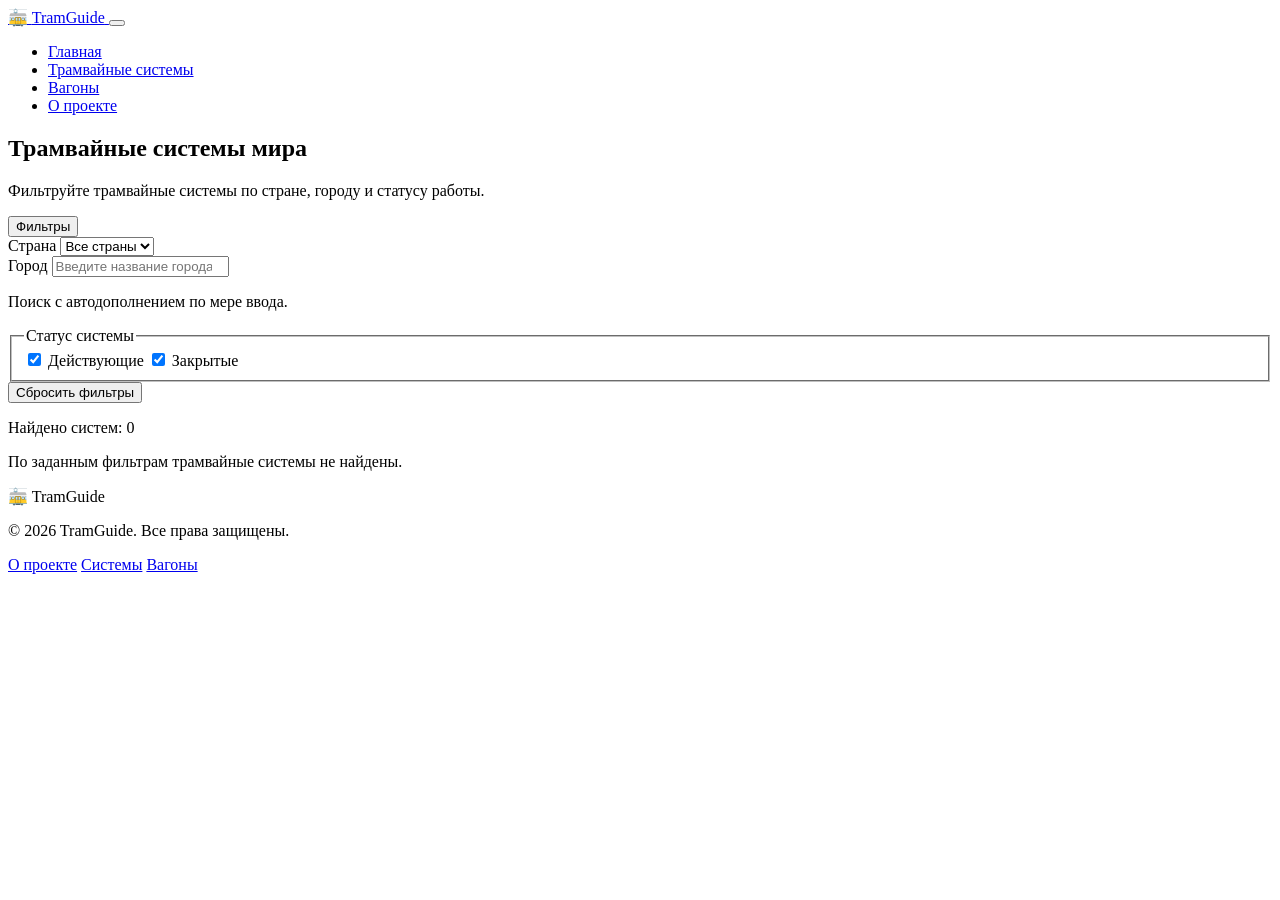
==== systems.html @ 9be54a47 "Create systems.html" ====
<!DOCTYPE html>
<html lang="ru">
<head>
  <meta charset="UTF-8">
  <title>Трамвайные системы мира — TramGuide</title>
  <meta name="viewport" content="width=device-width, initial-scale=1">
  <meta name="description" content="Каталог трамвайных систем мира: характеристики, статус, годы работы и подвижной состав.">
  <meta name="keywords" content="трамвайные системы, городской транспорт, трамвай, каталог">
  <meta name="author" content="TramGuide">
  <meta name="copyright" content="TramGuide 2026">

  <!-- Open Graph -->
  <meta property="og:type" content="website">
  <meta property="og:title" content="Трамвайные системы мира — TramGuide">
  <meta property="og:description" content="Обзор трамвайных систем мира с фильтрацией по странам, городам и статусу.">

  <!-- Fonts -->
  <link rel="preconnect" href="https://fonts.googleapis.com">
  <link rel="preconnect" href="https://fonts.gstatic.com" crossorigin>
  <link href="https://fonts.googleapis.com/css2?family=Montserrat:wght@600;700&family=Open+Sans:wght@400;600&display=swap" rel="stylesheet">

  <link rel="stylesheet" href="css/style.css">
</head>
<body data-page="systems-list">
  <header class="site-header">
    <div class="container header-inner">
      <a href="index.html" class="logo" aria-label="На главную TramGuide">
        <span class="logo-icon">🚋</span>
        <span class="logo-text">TramGuide</span>
      </a>

      <button class="nav-toggle" type="button" aria-label="Переключить меню" aria-expanded="false" aria-controls="main-nav">
        <span class="nav-toggle-line"></span>
        <span class="nav-toggle-line"></span>
        <span class="nav-toggle-line"></span>
      </button>

      <nav id="main-nav" class="main-nav" aria-label="Основная навигация">
        <ul class="nav-list">
          <li><a href="index.html" class="nav-link">Главная</a></li>
          <li><a href="systems.html" class="nav-link nav-link--active">Трамвайные системы</a></li>
          <li><a href="vehicles.html" class="nav-link">Вагоны</a></li>
          <li><a href="about.html" class="nav-link">О проекте</a></li>
        </ul>
      </nav>
    </div>
  </header>

  <main class="site-main">
    <section class="section">
      <div class="container">
        <header class="section-header">
          <h1 class="section-title">Трамвайные системы мира</h1>
          <p class="section-description">
            Фильтруйте трамвайные системы по стране, городу и статусу работы.
          </p>
        </header>

        <div class="layout-with-sidebar">
          <!-- Filters -->
          <aside class="filters" aria-label="Фильтрация трамвайных систем">
            <button class="filters-toggle" type="button"
                    aria-expanded="false"
                    aria-controls="systems-filters-content">
              Фильтры
            </button>
            <div class="filters-content" id="systems-filters-content">
              <div class="filters-group">
                <label for="filter-country" class="filters-label">Страна</label>
                <select id="filter-country" class="filters-control">
                  <option value="">Все страны</option>
                  <!-- Опции добавляются динамически -->
                </select>
              </div>

              <div class="filters-group">
                <label for="filter-city" class="filters-label">Город</label>
                <input id="filter-city"
                       type="search"
                       class="filters-control"
                       placeholder="Введите название города">
                <p class="filters-hint">Поиск с автодополнением по мере ввода.</p>
              </div>

              <fieldset class="filters-group">
                <legend class="filters-label">Статус системы</legend>
                <label class="checkbox-label">
                  <input type="checkbox" id="status-active" checked>
                  <span>Действующие</span>
                </label>
                <label class="checkbox-label">
                  <input type="checkbox" id="status-closed" checked>
                  <span>Закрытые</span>
                </label>
              </fieldset>

              <div class="filters-actions">
                <button id="systems-reset" class="btn btn-secondary btn-sm" type="button">
                  Сбросить фильтры
                </button>
              </div>
            </div>
          </aside>

          <!-- Results -->
          <section class="results" aria-label="Список трамвайных систем">
            <div class="results-header">
              <p id="systems-count" class="results-count">Найдено систем: 0</p>
            </div>
            <div id="systems-grid" class="card-grid">
              <!-- Карточки систем добавляются JavaScript -->
            </div>
            <p id="systems-empty" class="results-empty hidden">
              По заданным фильтрам трамвайные системы не найдены.
            </p>
          </section>
        </div>
      </div>
    </section>
  </main>

  <footer class="site-footer">
    <div class="container footer-inner">
      <div class="footer-main">
        <p class="footer-brand">
          <span class="logo-icon">🚋</span>
          <span class="logo-text">TramGuide</span>
        </p>
        <p class="footer-copy">
          © <span class="js-current-year">2026</span> TramGuide. Все права защищены.
        </p>
      </div>
      <div class="footer-links">
        <nav aria-label="Ссылки подвала">
          <a href="about.html" class="footer-link">О проекте</a>
          <a href="systems.html" class="footer-link">Системы</a>
          <a href="vehicles.html" class="footer-link">Вагоны</a>
        </nav>
      </div>
    </div>
  </footer>

  <script src="js/map.js" defer></script>
  <script src="js/filters.js" defer></script>
  <script src="js/main.js" defer></script>
</body>
</html>
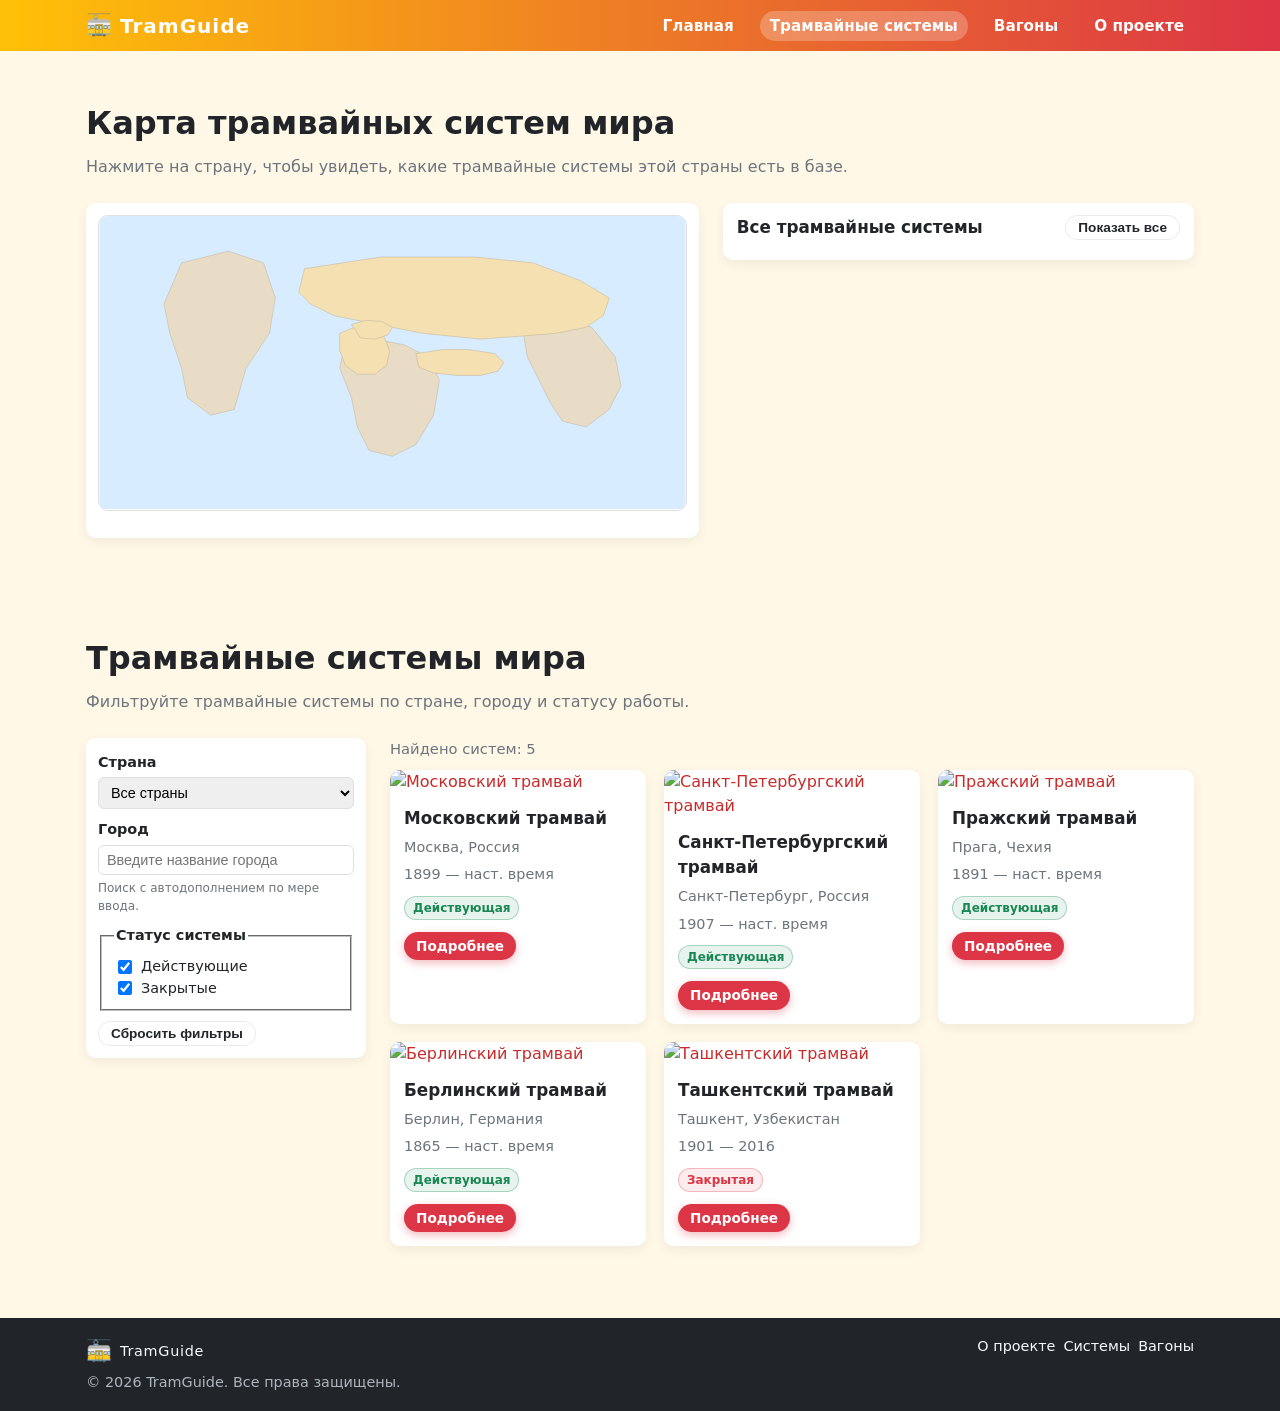
==== commit e0877ad2: "Update systems.html" ====
--- a/systems.html
+++ b/systems.html
@@ -47,6 +47,44 @@
   </header>
 
   <main class="site-main">
+    <!-- КАРТА НА СТРАНИЦЕ СИСТЕМ -->
+    <section class="section section-map">
+      <div class="container">
+        <header class="section-header">
+          <h2 class="section-title">Карта трамвайных систем мира</h2>
+          <p class="section-description">
+            Нажмите на страну, чтобы увидеть, какие трамвайные системы этой страны есть в базе.
+          </p>
+        </header>
+
+        <div class="map-layout">
+          <div class="map-wrapper" aria-label="Карта мира с трамвайными системами">
+            <object
+              id="world-map"
+              class="world-map-object"
+              type="image/svg+xml"
+              data="assets/world-map.svg"
+              aria-label="Интерактивная карта мира">
+              Ваш браузер не поддерживает встраивание SVG. Попробуйте другой браузер.
+            </object>
+            <p class="map-message" id="map-message" role="status" aria-live="polite"></p>
+          </div>
+
+          <div class="map-systems">
+            <div class="map-systems-header">
+              <h3 id="map-systems-title">Все трамвайные системы</h3>
+              <button id="map-reset" class="btn btn-sm btn-secondary" type="button">
+                Показать все
+              </button>
+            </div>
+            <p class="map-systems-count" id="map-systems-count"></p>
+            <ul class="map-systems-list" id="map-systems-list" aria-live="polite" aria-label="Список трамвайных систем"></ul>
+          </div>
+        </div>
+      </div>
+    </section>
+
+    <!-- ФИЛЬТРЫ И КАРТОЧКИ -->
     <section class="section">
       <div class="container">
         <header class="section-header">
--- a/css/style.css
+++ b/css/style.css
@@ -0,0 +1,1131 @@
+/* Основные переменные и базовые стили */
+
+:root {
+  --color-bg-main: #FFF8E7;
+  --color-bg-alt: #FFFEF2;
+  --color-yellow: #FFC107;
+  --color-yellow-strong: #FFD700;
+  --color-red: #DC3545;
+  --color-red-dark: #C92A2A;
+  --color-text: #212529;
+  --color-muted: #6c757d;
+  --color-border: #e0e0e0;
+  --color-card-bg: #ffffff;
+  --color-success: #198754;
+  --color-danger: #dc3545;
+  --shadow-soft: 0 4px 12px rgba(0, 0, 0, 0.06);
+  --radius-sm: 6px;
+  --radius-md: 10px;
+  --radius-lg: 16px;
+  --transition-fast: 0.15s ease-in-out;
+  --transition-normal: 0.2s ease-out;
+}
+
+/* Сброс и базовая типографика */
+
+*,
+*::before,
+*::after {
+  box-sizing: border-box;
+}
+
+html {
+  scroll-behavior: smooth;
+}
+
+body {
+  margin: 0;
+  min-height: 100vh;
+  font-family: "Open Sans", system-ui, -apple-system, BlinkMacSystemFont, "Segoe UI", sans-serif;
+  color: var(--color-text);
+  background: var(--color-bg-main);
+  line-height: 1.5;
+}
+
+img {
+  max-width: 100%;
+  height: auto;
+  display: block;
+}
+
+a {
+  color: var(--color-red-dark);
+  text-decoration: none;
+}
+
+a:hover {
+  text-decoration: underline;
+}
+
+h1, h2, h3, h4 {
+  font-family: "Montserrat", system-ui, -apple-system, BlinkMacSystemFont, "Segoe UI", sans-serif;
+  margin-top: 0;
+  color: var(--color-text);
+}
+
+/* Контейнеры и сетка */
+
+.container {
+  max-width: 1140px;
+  margin: 0 auto;
+  padding: 0 16px;
+}
+
+.container-narrow {
+  max-width: 800px;
+}
+
+.section {
+  padding: 48px 0;
+}
+
+.section-header {
+  margin-bottom: 24px;
+}
+
+.section-title {
+  font-size: 2rem;
+  margin-bottom: 8px;
+}
+
+.section-description {
+  color: var(--color-muted);
+  margin: 0;
+}
+
+.subsection-title {
+  font-size: 1.3rem;
+  margin-bottom: 12px;
+}
+
+/* Шапка и навигация */
+
+.site-header {
+  background: linear-gradient(90deg, var(--color-yellow) 0%, var(--color-red) 100%);
+  color: #fff;
+  position: sticky;
+  top: 0;
+  z-index: 50;
+}
+
+.header-inner {
+  display: flex;
+  align-items: center;
+  justify-content: space-between;
+  padding: 10px 16px;
+}
+
+.logo {
+  display: flex;
+  align-items: center;
+  gap: 8px;
+  font-weight: 700;
+  font-size: 1.25rem;
+  color: #fff;
+  text-decoration: none;
+}
+
+.logo-text {
+  letter-spacing: 0.05em;
+}
+
+.logo-icon {
+  font-size: 1.3rem;
+}
+
+/* Навигация */
+
+.main-nav {
+  display: flex;
+}
+
+.nav-list {
+  display: flex;
+  align-items: center;
+  gap: 16px;
+  list-style: none;
+  margin: 0;
+  padding: 0;
+}
+
+.nav-link {
+  color: #fff;
+  text-decoration: none;
+  font-weight: 600;
+  font-size: 0.95rem;
+  padding: 6px 10px;
+  border-radius: 999px;
+  transition: background-color var(--transition-fast), color var(--transition-fast);
+}
+
+.nav-link:hover {
+  background-color: rgba(255, 255, 255, 0.18);
+}
+
+.nav-link--active {
+  background-color: rgba(255, 255, 255, 0.24);
+}
+
+/* Кнопка-бургер */
+
+.nav-toggle {
+  display: none;
+  flex-direction: column;
+  gap: 4px;
+  background: transparent;
+  border: none;
+  padding: 6px;
+  cursor: pointer;
+}
+
+.nav-toggle-line {
+  width: 22px;
+  height: 2px;
+  background-color: #fff;
+  border-radius: 999px;
+}
+
+/* Hero секция */
+
+.hero {
+  background: radial-gradient(circle at top left, rgba(255, 255, 255, 0.8), transparent 60%),
+              radial-gradient(circle at bottom right, rgba(255, 255, 255, 0.8), transparent 55%),
+              var(--color-bg-alt);
+  padding: 48px 0 40px;
+}
+
+.hero-inner {
+  display: flex;
+  align-items: center;
+  gap: 32px;
+}
+
+.hero-text {
+  flex: 1 1 55%;
+}
+
+.hero-title {
+  font-size: 2.3rem;
+  margin-bottom: 12px;
+}
+
+.hero-subtitle {
+  font-size: 1rem;
+  color: var(--color-muted);
+  margin-bottom: 20px;
+}
+
+.hero-actions {
+  display: flex;
+  flex-wrap: wrap;
+  gap: 12px;
+}
+
+.hero-illustration {
+  flex: 1 1 45%;
+  display: flex;
+  justify-content: center;
+}
+
+/* Простая иллюстрация трамвая */
+
+.hero-tram {
+  position: relative;
+  width: 260px;
+  height: 120px;
+  background: transparent;
+}
+
+.hero-tram-body {
+  position: absolute;
+  bottom: 20px;
+  left: 0;
+  right: 0;
+  height: 60px;
+  border-radius: 12px;
+  background: linear-gradient(90deg, var(--color-yellow-strong), var(--color-red));
+  box-shadow: var(--shadow-soft);
+}
+
+.hero-tram-window {
+  position: absolute;
+  bottom: 36px;
+  width: 46px;
+  height: 26px;
+  border-radius: 6px;
+  background: #f4f7fb;
+  box-shadow: inset 0 0 0 1px rgba(0, 0, 0, 0.06);
+}
+
+.hero-tram-window:nth-child(2) {
+  left: 24px;
+}
+.hero-tram-window:nth-child(3) {
+  left: 96px;
+}
+.hero-tram-window:nth-child(4) {
+  left: 168px;
+}
+
+.hero-tram-front {
+  position: absolute;
+  bottom: 20px;
+  right: -14px;
+  width: 28px;
+  height: 60px;
+  border-radius: 16px;
+  background: var(--color-red-dark);
+}
+
+/* Кнопки */
+
+.btn {
+  display: inline-flex;
+  align-items: center;
+  justify-content: center;
+  gap: 6px;
+  border-radius: 999px;
+  border: none;
+  cursor: pointer;
+  font-size: 0.95rem;
+  font-weight: 600;
+  text-decoration: none;
+  padding: 8px 16px;
+  transition: background-color var(--transition-fast), color var(--transition-fast), box-shadow var(--transition-fast), border-color var(--transition-fast);
+}
+
+.btn-primary {
+  background-color: var(--color-red);
+  color: #fff;
+  box-shadow: 0 3px 8px rgba(220, 53, 69, 0.35);
+}
+
+.btn-primary:hover {
+  background-color: var(--color-red-dark);
+  text-decoration: none;
+}
+
+.btn-secondary {
+  background-color: #fff;
+  color: var(--color-text);
+  border: 1px solid rgba(0, 0, 0, 0.08);
+}
+
+.btn-secondary:hover {
+  background-color: #f8f9fa;
+  text-decoration: none;
+}
+
+.btn-outline {
+  background-color: transparent;
+  border: 1px solid var(--color-red);
+  color: var(--color-red-dark);
+}
+
+.btn-outline:hover {
+  background-color: rgba(220, 53, 69, 0.06);
+  text-decoration: none;
+}
+
+.btn-sm {
+  padding: 4px 12px;
+  font-size: 0.85rem;
+}
+
+/* Карточки и сетка */
+
+.card-grid {
+  display: grid;
+  grid-template-columns: repeat(auto-fit, minmax(240px, 1fr));
+  gap: 18px;
+}
+
+.card {
+  background-color: var(--color-card-bg);
+  border-radius: var(--radius-md);
+  box-shadow: var(--shadow-soft);
+  overflow: hidden;
+  display: flex;
+  flex-direction: column;
+  transition: transform var(--transition-normal), box-shadow var(--transition-normal);
+}
+
+.card:hover {
+  transform: translateY(-3px);
+  box-shadow: 0 10px 26px rgba(0, 0, 0, 0.12);
+}
+
+.card-image-wrapper {
+  position: relative;
+  display: block;
+  overflow: hidden;
+  max-height: 180px;
+}
+
+.card-image-wrapper img {
+  width: 100%;
+  height: 100%;
+  object-fit: cover;
+  transition: transform var(--transition-normal);
+}
+
+.card:hover .card-image-wrapper img {
+  transform: scale(1.03);
+}
+
+.card-body {
+  padding: 12px 14px 14px;
+  display: flex;
+  flex-direction: column;
+  gap: 6px;
+}
+
+.card-title {
+  font-size: 1.05rem;
+  margin: 0;
+}
+
+.card-title a {
+  color: var(--color-text);
+}
+
+.card-meta {
+  margin: 0;
+  font-size: 0.9rem;
+  color: var(--color-muted);
+}
+
+.card-tags {
+  display: flex;
+  flex-wrap: wrap;
+  gap: 6px;
+  margin-top: 4px;
+}
+
+/* Бейджи и теги */
+
+.badge {
+  display: inline-flex;
+  align-items: center;
+  padding: 2px 8px;
+  border-radius: 999px;
+  font-size: 0.75rem;
+  font-weight: 600;
+  border: 1px solid transparent;
+}
+
+.badge-status--active {
+  background-color: rgba(25, 135, 84, 0.1);
+  border-color: rgba(25, 135, 84, 0.3);
+  color: var(--color-success);
+}
+
+.badge-status--closed {
+  background-color: rgba(220, 53, 69, 0.09);
+  border-color: rgba(220, 53, 69, 0.3);
+  color: var(--color-danger);
+}
+
+.tag {
+  font-size: 0.75rem;
+  border-radius: 999px;
+  padding: 2px 8px;
+  border: 1px solid rgba(0, 0, 0, 0.04);
+  background-color: rgba(255, 255, 255, 0.9);
+  color: var(--color-muted);
+}
+
+/* Статистика */
+
+.section-stats {
+  background-color: var(--color-bg-alt);
+}
+
+.stats-grid {
+  display: grid;
+  grid-template-columns: repeat(auto-fit, minmax(190px, 1fr));
+  gap: 16px;
+}
+
+.stat-card {
+  background-color: #fff;
+  border-radius: var(--radius-md);
+  box-shadow: var(--shadow-soft);
+  padding: 14px 16px;
+  display: flex;
+  align-items: center;
+  gap: 12px;
+}
+
+.stat-icon {
+  font-size: 1.8rem;
+}
+
+.stat-title {
+  font-size: 0.95rem;
+  margin: 0;
+  color: var(--color-muted);
+}
+
+.stat-value {
+  margin: 3px 0 0;
+  font-weight: 700;
+  font-size: 1.2rem;
+}
+
+/* Карта и список систем */
+
+.section-map {
+  background-color: var(--color-bg-main);
+}
+
+.map-layout {
+  display: grid;
+  grid-template-columns: minmax(0, 1.3fr) minmax(0, 1fr);
+  gap: 24px;
+  align-items: flex-start;
+}
+
+.map-wrapper {
+  background-color: #fff;
+  border-radius: var(--radius-md);
+  box-shadow: var(--shadow-soft);
+  padding: 12px;
+}
+
+.world-map-object {
+  width: 100%;
+  height: auto;
+  min-height: 260px;
+  border-radius: var(--radius-md);
+  overflow: hidden;
+  border: 1px solid var(--color-border);
+}
+
+.map-message {
+  font-size: 0.85rem;
+  color: var(--color-muted);
+  margin: 8px 4px 0;
+}
+
+.map-systems {
+  background-color: #fff;
+  border-radius: var(--radius-md);
+  box-shadow: var(--shadow-soft);
+  padding: 12px 14px;
+}
+
+.map-systems-header {
+  display: flex;
+  justify-content: space-between;
+  align-items: center;
+  gap: 8px;
+  margin-bottom: 6px;
+}
+
+.map-systems-header h3 {
+  font-size: 1.05rem;
+  margin: 0;
+}
+
+.map-systems-count {
+  margin: 0 0 8px;
+  font-size: 0.9rem;
+  color: var(--color-muted);
+}
+
+.map-systems-list {
+  list-style: none;
+  margin: 0;
+  padding: 0;
+  max-height: 380px;
+  overflow: auto;
+  font-size: 0.92rem;
+}
+
+.map-systems-list li {
+  padding: 4px 0;
+  border-bottom: 1px solid rgba(0, 0, 0, 0.03);
+}
+
+.map-systems-list a {
+  color: var(--color-text);
+  text-decoration: none;
+}
+
+.map-systems-list a:hover {
+  text-decoration: underline;
+}
+
+/* Последние добавления */
+
+.section-latest {
+  background-color: var(--color-bg-alt);
+}
+
+.latest-layout {
+  display: grid;
+  grid-template-columns: minmax(0, 1fr) minmax(0, 1fr);
+  gap: 24px;
+}
+
+/* Макет с сайдбаром (фильтры + результаты) */
+
+.layout-with-sidebar {
+  display: grid;
+  grid-template-columns: 280px minmax(0, 1fr);
+  gap: 24px;
+  align-items: flex-start;
+}
+
+/* Фильтры */
+
+.filters {
+  background-color: #fff;
+  border-radius: var(--radius-md);
+  box-shadow: var(--shadow-soft);
+  padding: 10px 12px 12px;
+}
+
+.filters-toggle {
+  display: none;
+  width: 100%;
+  justify-content: space-between;
+  align-items: center;
+  border-radius: var(--radius-sm);
+  border: 1px solid var(--color-border);
+  background-color: #fff;
+  padding: 6px 10px;
+  font-size: 0.9rem;
+  font-weight: 600;
+  cursor: pointer;
+}
+
+.filters-content {
+  margin-top: 4px;
+}
+
+.filters-group {
+  margin-bottom: 10px;
+}
+
+.filters-label {
+  display: block;
+  font-size: 0.9rem;
+  font-weight: 600;
+  margin-bottom: 4px;
+}
+
+.filters-control {
+  width: 100%;
+  padding: 6px 8px;
+  border-radius: var(--radius-sm);
+  border: 1px solid var(--color-border);
+  font-size: 0.9rem;
+}
+
+.filters-control:focus {
+  outline: 2px solid rgba(220, 53, 69, 0.35);
+  outline-offset: 1px;
+}
+
+.filters-hint {
+  font-size: 0.75rem;
+  color: var(--color-muted);
+  margin: 4px 0 0;
+}
+
+.checkbox-label {
+  display: flex;
+  align-items: center;
+  gap: 6px;
+  font-size: 0.9rem;
+  cursor: pointer;
+}
+
+.checkbox-label input[type="checkbox"] {
+  width: 14px;
+  height: 14px;
+}
+
+.filters-multicol {
+  display: grid;
+  grid-template-columns: repeat(2, minmax(0, 1fr));
+  gap: 4px 12px;
+}
+
+.filters-actions {
+  margin-top: 8px;
+  display: flex;
+  justify-content: flex-start;
+}
+
+/* Результаты и счётчики */
+
+.results-header {
+  display: flex;
+  justify-content: space-between;
+  align-items: center;
+  margin-bottom: 10px;
+}
+
+.results-count {
+  margin: 0;
+  font-size: 0.92rem;
+  color: var(--color-muted);
+}
+
+.results-empty {
+  margin-top: 16px;
+  font-size: 0.95rem;
+  color: var(--color-muted);
+}
+
+.hidden {
+  display: none !important;
+}
+
+/* Страницы деталей систем и вагонов */
+
+.system-detail,
+.vehicle-detail {
+  background-color: #fff;
+  border-radius: var(--radius-lg);
+  box-shadow: var(--shadow-soft);
+  padding: 16px 16px 18px;
+}
+
+.system-header,
+.vehicle-header {
+  margin-bottom: 12px;
+}
+
+.system-title,
+.vehicle-title {
+  font-size: 1.7rem;
+  margin-bottom: 4px;
+}
+
+.system-subtitle,
+.vehicle-subtitle {
+  color: var(--color-muted);
+  font-size: 0.95rem;
+  margin: 0;
+}
+
+.system-layout,
+.vehicle-layout {
+  display: grid;
+  grid-template-columns: minmax(0, 0.85fr) minmax(0, 1.4fr);
+  gap: 18px;
+  margin-top: 10px;
+}
+
+.system-sidebar {
+  background-color: var(--color-bg-alt);
+  border-radius: var(--radius-md);
+  padding: 10px 12px;
+}
+
+.system-cover-wrapper {
+  border-radius: var(--radius-md);
+  overflow: hidden;
+  margin-bottom: 10px;
+}
+
+.sidebar-title {
+  font-size: 1.05rem;
+  margin-bottom: 8px;
+}
+
+.details-list {
+  margin: 0;
+}
+
+.details-row {
+  display: flex;
+  justify-content: space-between;
+  gap: 6px;
+  font-size: 0.9rem;
+  padding: 4px 0;
+  border-bottom: 1px solid rgba(0, 0, 0, 0.03);
+}
+
+.details-row:last-child {
+  border-bottom: none;
+}
+
+.details-row dt {
+  font-weight: 600;
+  color: var(--color-muted);
+}
+
+.details-row dd {
+  margin: 0;
+  text-align: right;
+}
+
+.details-grid {
+  display: grid;
+  grid-template-columns: repeat(2, minmax(0, 1fr));
+  gap: 10px 18px;
+}
+
+/* Табы */
+
+.tabs {
+  display: inline-flex;
+  flex-wrap: wrap;
+  gap: 6px;
+  margin-bottom: 10px;
+}
+
+.tab-btn {
+  border-radius: 999px;
+  border: 1px solid rgba(0, 0, 0, 0.06);
+  background-color: #fff;
+  padding: 5px 12px;
+  font-size: 0.9rem;
+  cursor: pointer;
+  transition: background-color var(--transition-fast), color var(--transition-fast), border-color var(--transition-fast);
+}
+
+.tab-btn[aria-selected="true"] {
+  background-color: var(--color-red);
+  border-color: var(--color-red);
+  color: #fff;
+}
+
+.tab-btn:hover {
+  border-color: rgba(220, 53, 69, 0.5);
+}
+
+.tab-content {
+  display: none;
+  margin-top: 8px;
+  animation: fadeIn 0.2s ease-out;
+}
+
+.tab-content.is-active {
+  display: block;
+}
+
+/* Анимация появления табов */
+
+@keyframes fadeIn {
+  from {
+    opacity: 0;
+    transform: translateY(2px);
+  }
+  to {
+    opacity: 1;
+    transform: translateY(0);
+  }
+}
+
+/* Галереи */
+
+.scheme-wrapper img {
+  border-radius: var(--radius-md);
+  border: 1px solid var(--color-border);
+}
+
+.rich-text p {
+  margin: 0 0 10px;
+}
+
+.rich-text ul {
+  margin: 0 0 10px 20px;
+}
+
+.gallery-grid {
+  display: grid;
+  grid-template-columns: repeat(auto-fit, minmax(140px, 1fr));
+  gap: 8px;
+}
+
+.gallery-grid a {
+  display: block;
+  border-radius: var(--radius-sm);
+  overflow: hidden;
+  border: 1px solid var(--color-border);
+}
+
+.gallery-grid img {
+  width: 100%;
+  height: 120px;
+  object-fit: cover;
+}
+
+/* Галерея вагона */
+
+.vehicle-gallery {
+  background-color: var(--color-bg-alt);
+  border-radius: var(--radius-md);
+  padding: 10px 12px;
+}
+
+.vehicle-gallery-main {
+  display: flex;
+  flex-direction: column;
+  gap: 6px;
+  margin-bottom: 8px;
+}
+
+.vehicle-main-link {
+  border-radius: var(--radius-md);
+  overflow: hidden;
+  border: 1px solid var(--color-border);
+  display: block;
+}
+
+.vehicle-main-link img {
+  width: 100%;
+  max-height: 260px;
+  object-fit: cover;
+}
+
+.vehicle-fullscreen-btn {
+  align-self: flex-start;
+}
+
+.vehicle-gallery-thumbs {
+  display: flex;
+  flex-wrap: wrap;
+  gap: 6px;
+}
+
+.vehicle-gallery-thumbs a {
+  display: block;
+  width: 80px;
+  height: 60px;
+  border-radius: var(--radius-sm);
+  overflow: hidden;
+  border: 2px solid transparent;
+}
+
+.vehicle-gallery-thumbs a.is-active {
+  border-color: var(--color-red);
+}
+
+.vehicle-gallery-thumbs img {
+  width: 100%;
+  height: 100%;
+  object-fit: cover;
+}
+
+/* Где эксплуатируется */
+
+.operations-list {
+  list-style: none;
+  margin: 6px 0 0;
+  padding: 0;
+}
+
+.operations-list li {
+  padding: 3px 0;
+}
+
+.operations-list a {
+  color: var(--color-text);
+}
+
+/* Сообщения */
+
+.message {
+  margin-top: 10px;
+  font-size: 0.95rem;
+}
+
+.message-error {
+  color: var(--color-danger);
+}
+
+/* Кнопки "назад" */
+
+.btn-back {
+  margin-bottom: 12px;
+  font-size: 0.9rem;
+}
+
+/* Подвал */
+
+.site-footer {
+  background-color: #212529;
+  color: #f8f9fa;
+  padding: 18px 0;
+  margin-top: 24px;
+}
+
+.footer-inner {
+  display: flex;
+  justify-content: space-between;
+  align-items: flex-start;
+  gap: 16px;
+  font-size: 0.9rem;
+}
+
+.footer-main {
+  display: flex;
+  flex-direction: column;
+  gap: 4px;
+}
+
+.footer-brand {
+  display: flex;
+  align-items: center;
+  gap: 8px;
+  margin: 0;
+}
+
+.footer-copy {
+  margin: 0;
+  color: #adb5bd;
+}
+
+.footer-links nav {
+  display: flex;
+  flex-wrap: wrap;
+  gap: 8px;
+}
+
+.footer-link {
+  color: #f8f9fa;
+  text-decoration: none;
+  font-size: 0.9rem;
+}
+
+.footer-link:hover {
+  text-decoration: underline;
+}
+
+.footer-social {
+  margin-top: 6px;
+  display: flex;
+  flex-wrap: wrap;
+  align-items: center;
+  gap: 6px;
+}
+
+.footer-social-label {
+  color: #adb5bd;
+}
+
+.footer-contact {
+  margin: 6px 0 0;
+  color: #adb5bd;
+}
+
+/* Адаптивность */
+
+@media (max-width: 1024px) {
+  .hero-inner {
+    flex-direction: column;
+  }
+
+  .layout-with-sidebar {
+    grid-template-columns: minmax(0, 1fr);
+  }
+
+  .system-layout,
+  .vehicle-layout {
+    grid-template-columns: minmax(0, 1fr);
+  }
+
+  .map-layout {
+    grid-template-columns: minmax(0, 1fr);
+  }
+
+  .latest-layout {
+    grid-template-columns: minmax(0, 1fr);
+  }
+}
+
+@media (max-width: 768px) {
+  .header-inner {
+    padding-inline: 12px;
+  }
+
+  .nav-toggle {
+    display: flex;
+  }
+
+  .main-nav {
+    position: absolute;
+    inset-inline: 0;
+    top: 100%;
+    background: linear-gradient(90deg, var(--color-yellow) 0%, var(--color-red) 100%);
+    display: none;
+  }
+
+  .main-nav.is-open {
+    display: block;
+  }
+
+  .nav-list {
+    flex-direction: column;
+    align-items: flex-start;
+    padding: 8px 16px 12px;
+  }
+
+  .hero {
+    padding: 32px 0 24px;
+  }
+
+  .hero-title {
+    font-size: 1.7rem;
+  }
+
+  .hero-illustration {
+    display: none;
+  }
+
+  .section {
+    padding: 36px 0;
+  }
+
+  .filters-toggle {
+    display: inline-flex;
+  }
+
+  .filters-content {
+    display: none;
+  }
+
+  .filters.is-open .filters-content {
+    display: block;
+  }
+
+  .details-row {
+    flex-direction: column;
+    align-items: flex-start;
+  }
+
+  .details-row dd {
+    text-align: left;
+  }
+
+  .details-grid {
+    grid-template-columns: minmax(0, 1fr);
+  }
+
+  .footer-inner {
+    flex-direction: column;
+  }
+}
+
+/* Очень маленькие экраны */
+
+@media (max-width: 480px) {
+  .card-grid {
+    grid-template-columns: minmax(0, 1fr);
+  }
+
+  .stats-grid {
+    grid-template-columns: minmax(0, 1fr);
+  }
+
+  .map-systems-list {
+    max-height: 280px;
+  }
+}
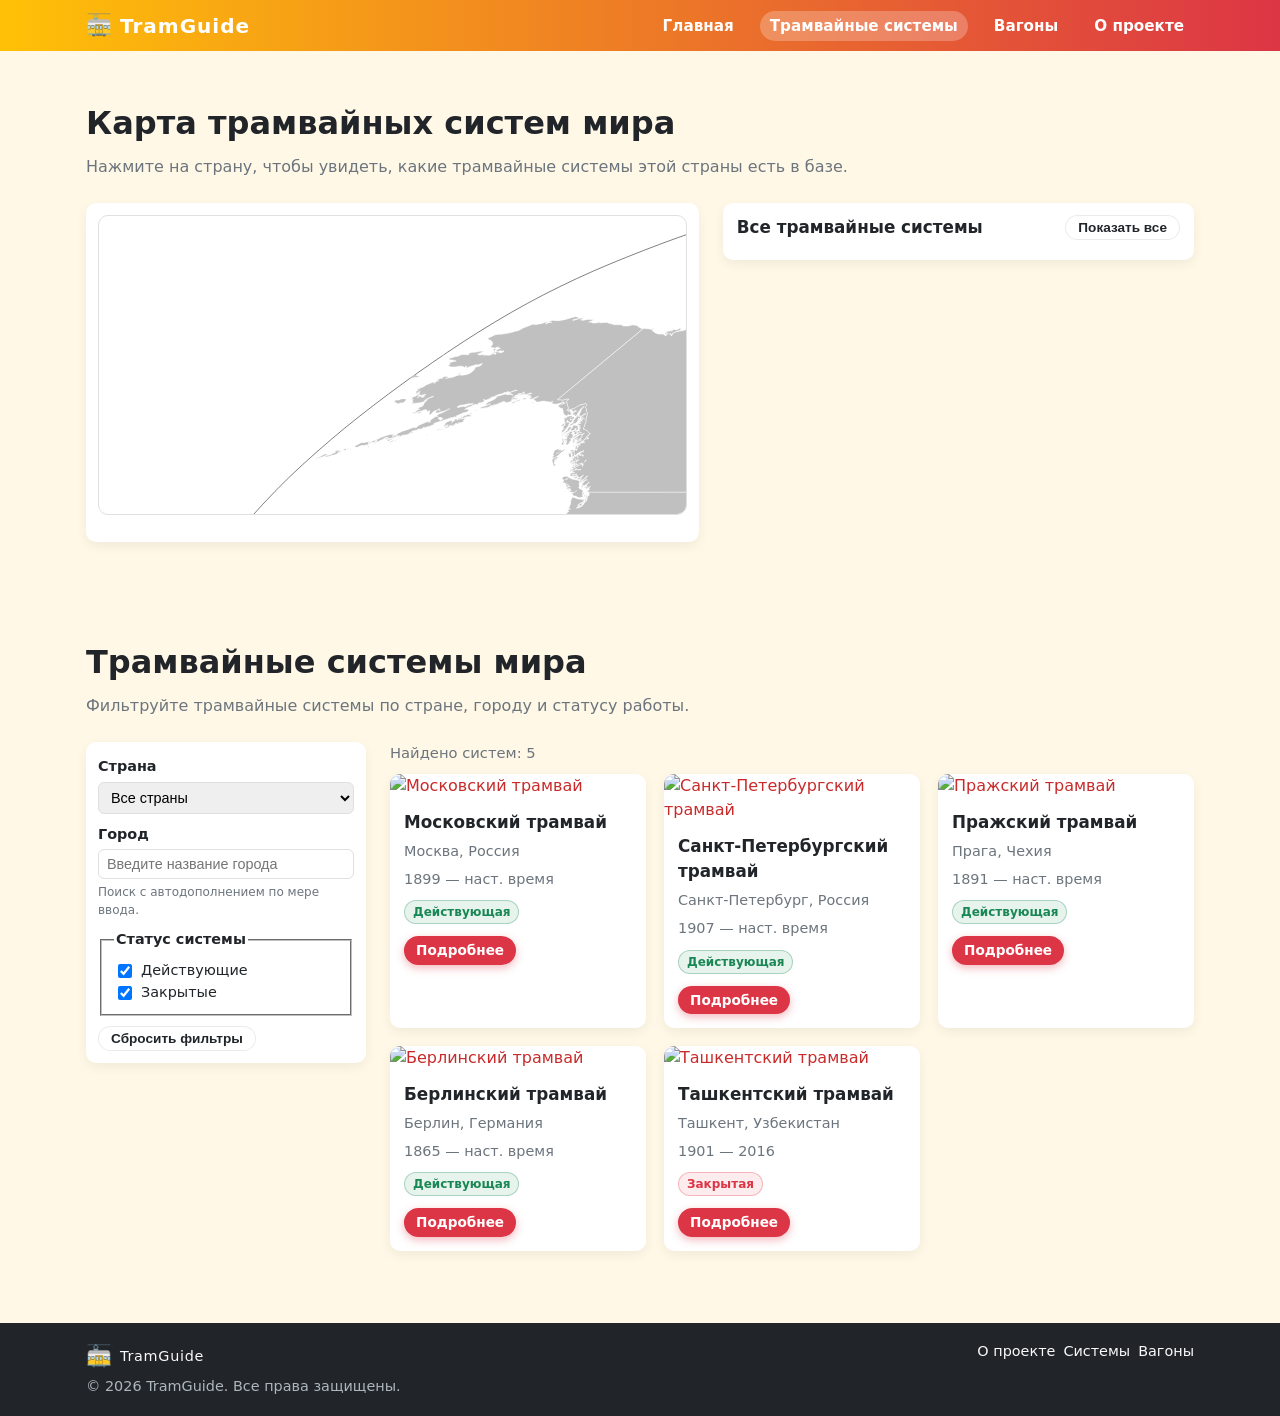
==== commit 0d987936: "Update systems.html" ====
--- a/systems.html
+++ b/systems.html
@@ -178,6 +178,10 @@
     </div>
   </footer>
 
+  <!-- Скрипты -->
+  <!-- Библиотека для панорамирования и зума SVG -->
+  <script src="https://cdn.jsdelivr.net/npm/svg-pan-zoom@3.6.1/dist/svg-pan-zoom.min.js" defer></script>
+
   <script src="js/map.js" defer></script>
   <script src="js/filters.js" defer></script>
   <script src="js/main.js" defer></script>
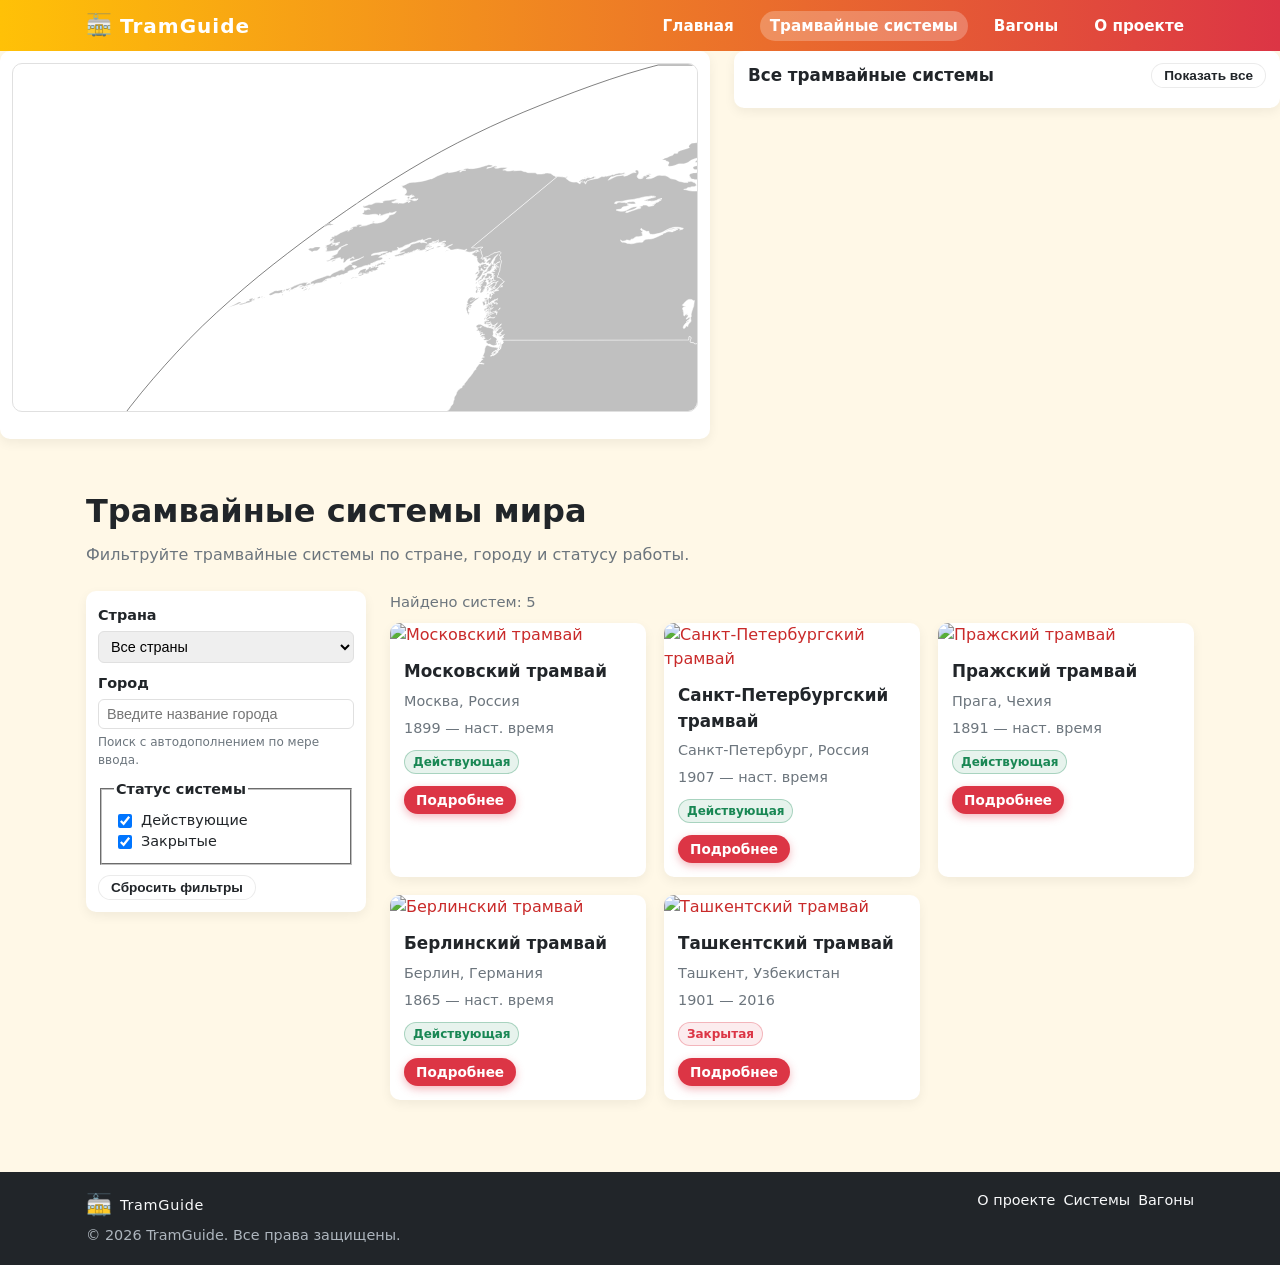
==== commit 7d0c41dc: "Update systems.html" ====
--- a/systems.html
+++ b/systems.html
@@ -48,14 +48,14 @@
 
   <main class="site-main">
     <!-- КАРТА НА СТРАНИЦЕ СИСТЕМ -->
-    <section class="section section-map">
+    <!--<section class="section section-map">
       <div class="container">
         <header class="section-header">
           <h2 class="section-title">Карта трамвайных систем мира</h2>
           <p class="section-description">
             Нажмите на страну, чтобы увидеть, какие трамвайные системы этой страны есть в базе.
           </p>
-        </header>
+        </header>-->
 
         <div class="map-layout">
           <div class="map-wrapper" aria-label="Карта мира с трамвайными системами">
